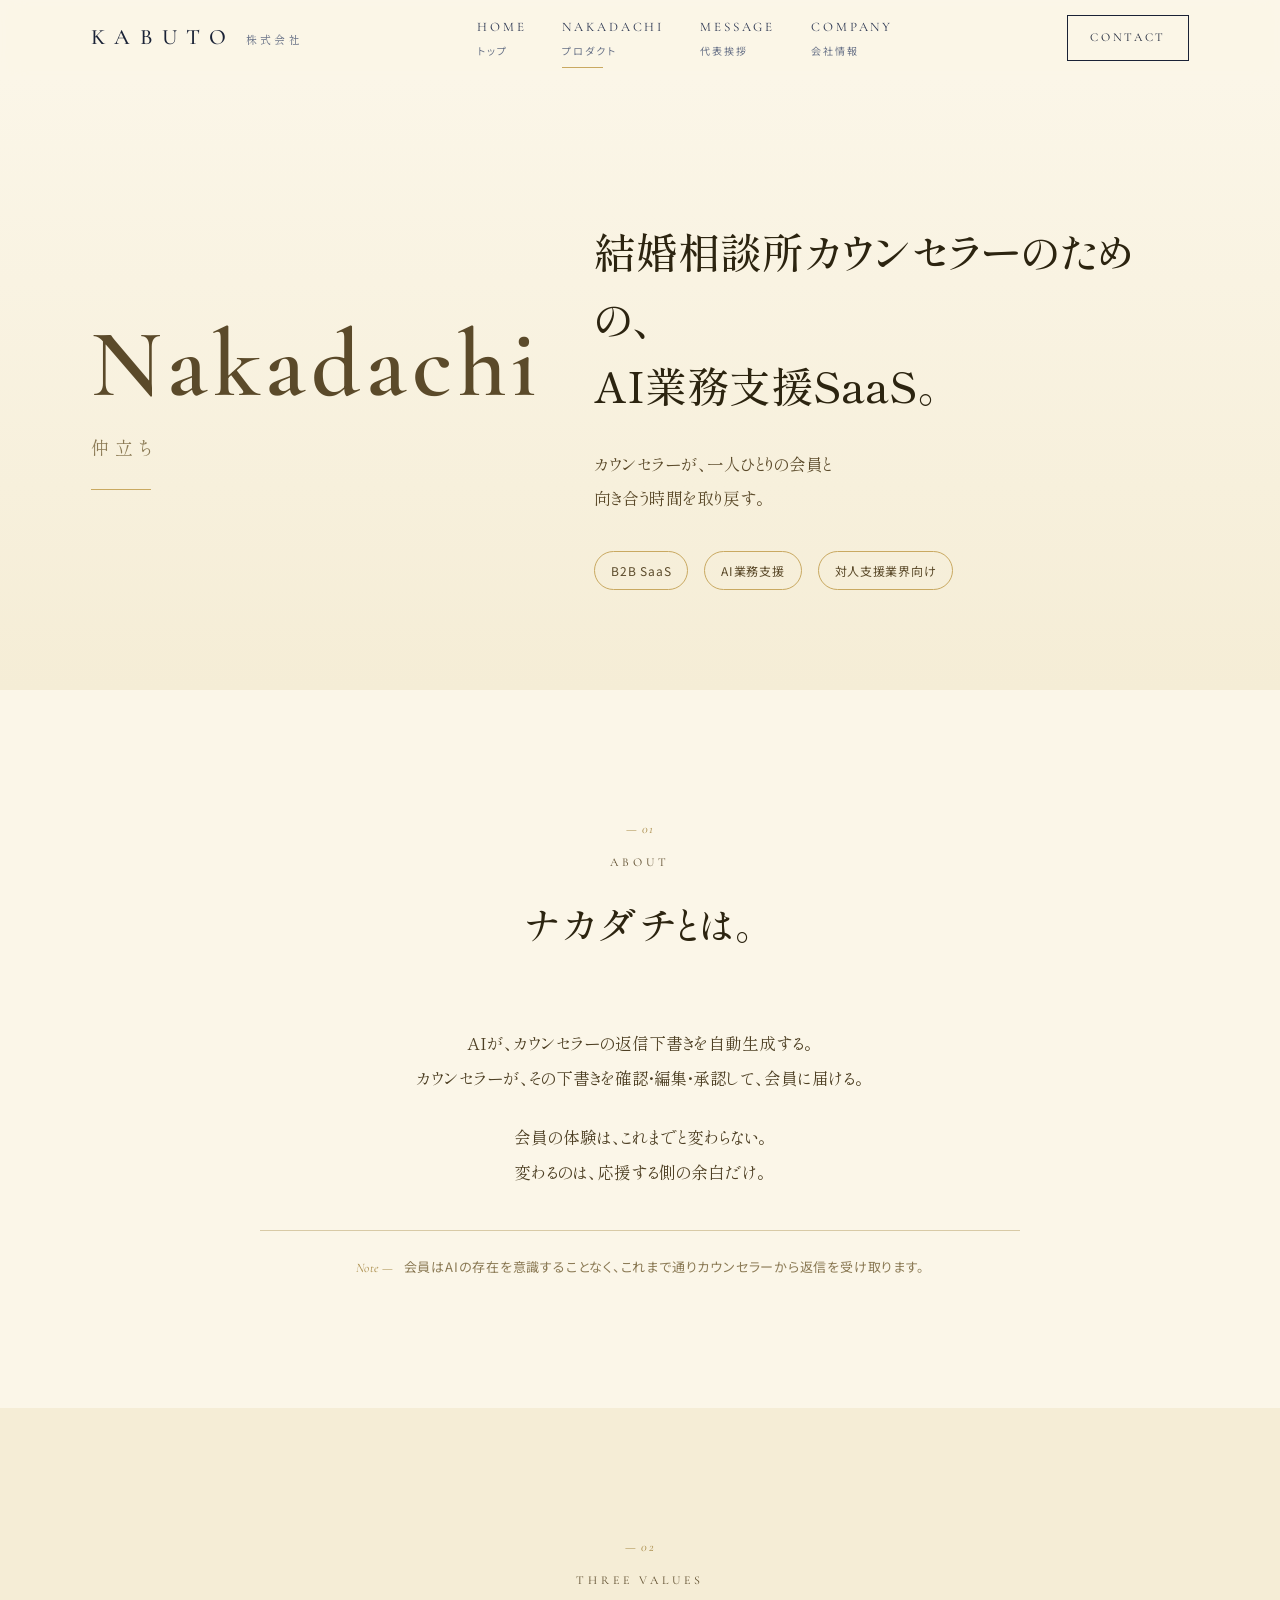
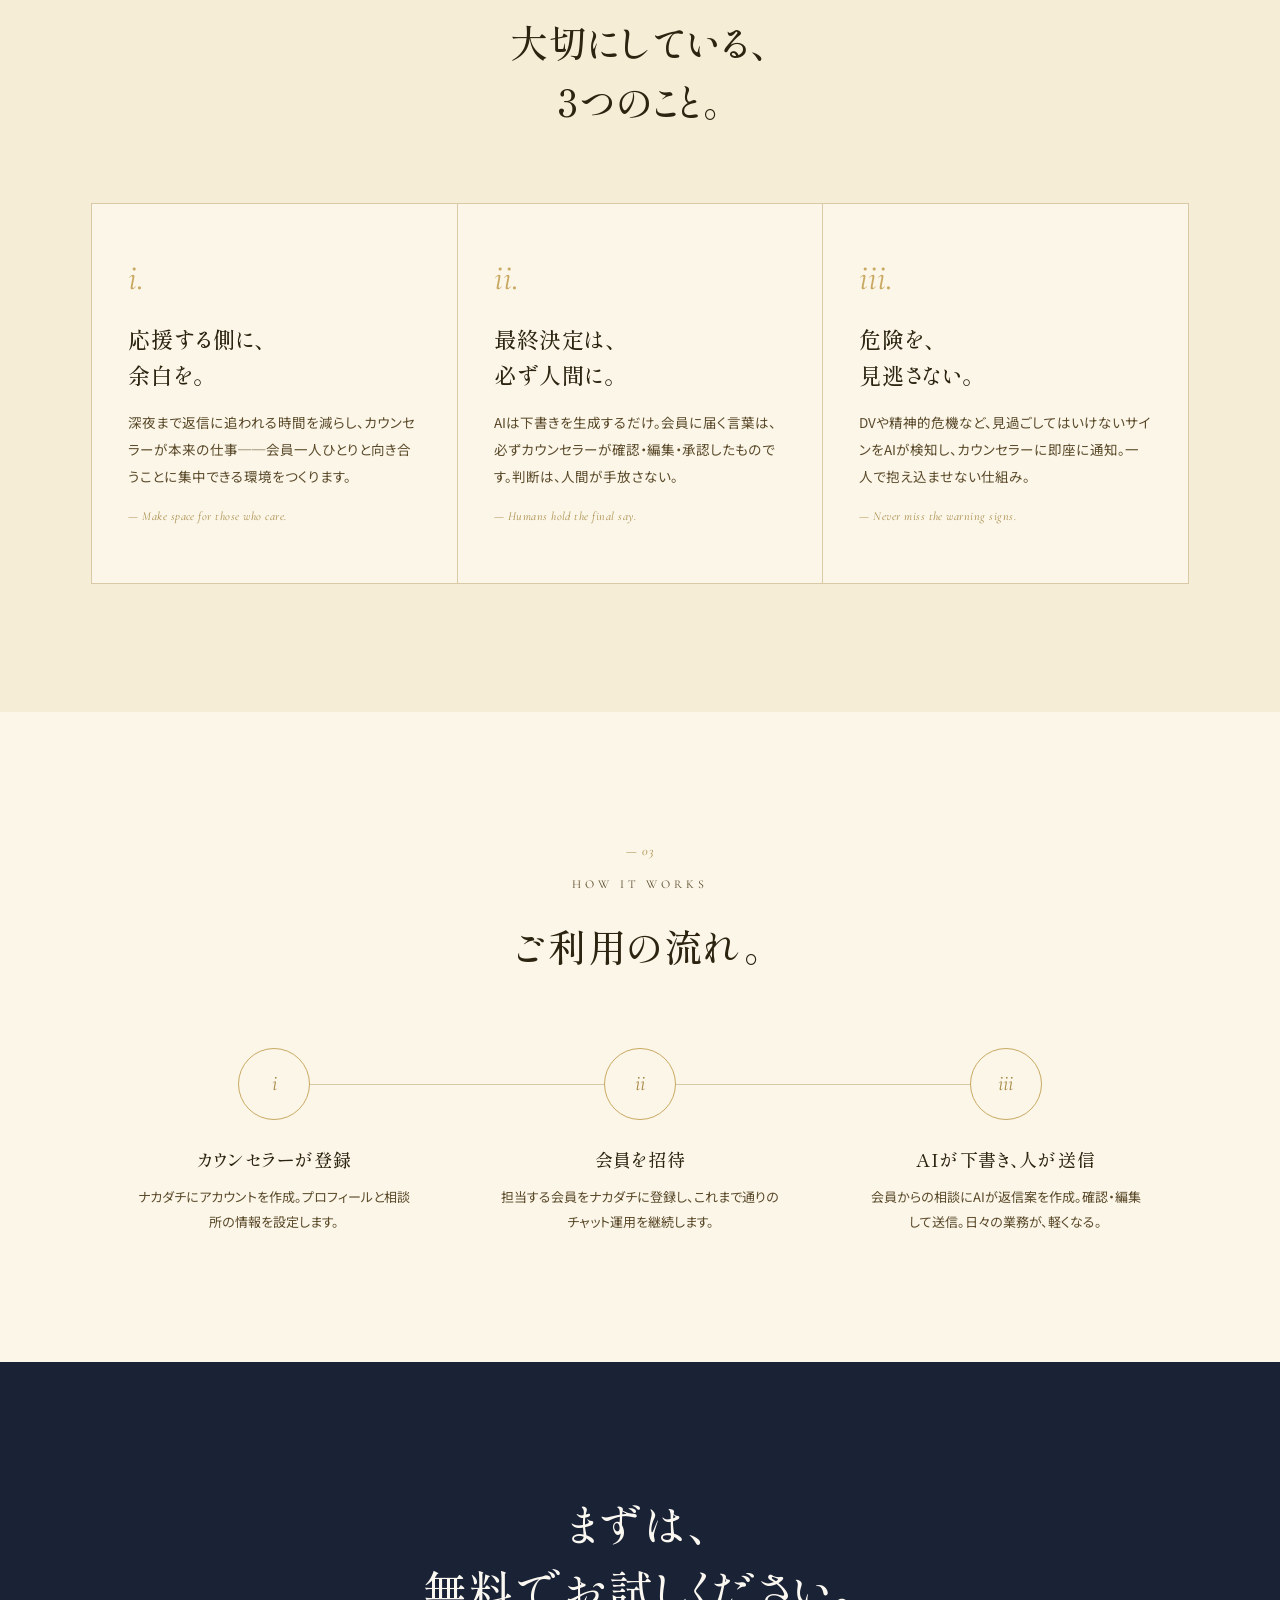
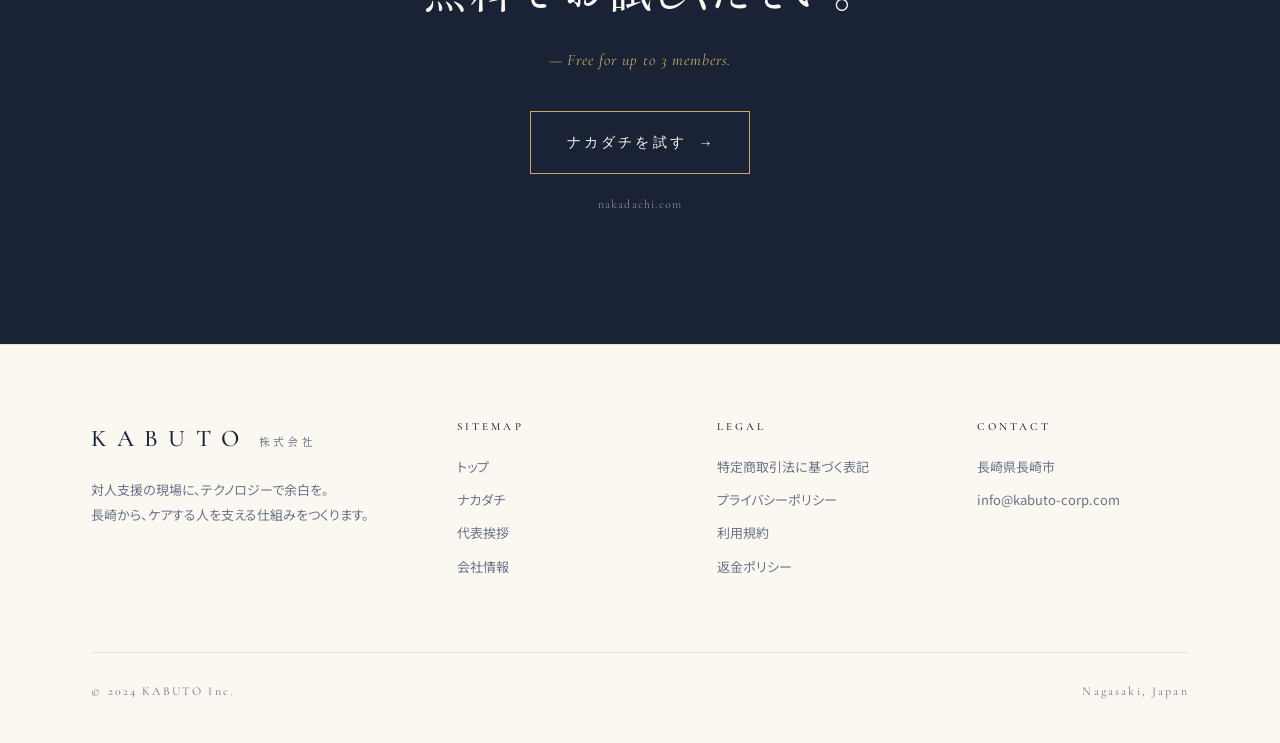
==== nakadachi.html @ 6b8d6696 "feat: rebrand corporate site to ナカダチ（仲立ち） - Replace all YORISOI / エンマモル references to ナカダチ - Rename " ====
<!doctype html>
<html lang="ja">
<head>
<meta charset="utf-8" />
<meta name="viewport" content="width=device-width, initial-scale=1" />
<title>ナカダチ（仲立ち）— 結婚相談所カウンセラーのためのAI業務支援SaaS | KABUTO</title>
<meta name="description" content="ナカダチは、結婚相談所カウンセラーの返信業務をAIが支援するB2B SaaS。カウンセラーが、一人ひとりの会員と向き合う時間を取り戻すために。" />
<link rel="preconnect" href="https://fonts.googleapis.com">
<link rel="preconnect" href="https://fonts.gstatic.com" crossorigin>
<link href="https://fonts.googleapis.com/css2?family=Cormorant+Garamond:ital,wght@0,400;0,500;0,600;1,400;1,500&family=Shippori+Mincho:wght@400;500;600;700&family=Noto+Sans+JP:wght@300;400;500;600&family=Inter:wght@400;500&display=swap" rel="stylesheet">
<link rel="stylesheet" href="styles.css" />
<style>
  /* ============= ナカダチ palette tweak — more cream/beige feel ============= */
  body.yorisoi-page { background: #fbf6e8; }
  .yorisoi-page .site-header { background: rgba(251, 246, 232, 0.86); }

  /* ---- Hero ---- */
  .y-hero {
    padding-top: clamp(80px, 11vw, 140px);
    padding-bottom: clamp(60px, 8vw, 100px);
    background: linear-gradient(180deg, #fbf6e8 0%, #f5edd6 100%);
  }
  .y-hero .container { display: grid; grid-template-columns: 0.85fr 1.15fr; gap: 64px; align-items: center; }
  .y-hero .logo-wrap {
    display: flex; flex-direction: column; gap: 18px;
    min-width: 0;
  }
  .y-hero .logo-en {
    font-family: var(--serif-en); font-weight: 600;
    font-size: clamp(56px, 8vw, 96px);
    letter-spacing: 0.06em;
    color: #5b4a2a;
    line-height: 1;
    white-space: nowrap;
  }
  .y-hero .logo-jp {
    font-family: var(--serif-jp); font-size: 18px;
    letter-spacing: 0.32em; color: #8b7a55;
  }
  .y-hero .stamp { width: 60px; height: 1px; background: #c9a961; margin-top: 8px; }
  .y-hero h1 {
    font-family: var(--serif-jp); font-weight: 500;
    font-size: clamp(26px, 3.4vw, 42px);
    line-height: 1.6; color: #2c2410;
    margin: 0 0 28px;
  }
  .y-hero .lead-jp {
    font-family: var(--serif-jp);
    font-size: clamp(15px, 1.3vw, 18px);
    line-height: 2.05;
    color: #5b4a2a;
  }
  .y-hero .badges {
    margin-top: 36px;
    display: flex; gap: 16px; flex-wrap: wrap;
  }
  .y-hero .badge {
    font-family: var(--sans-jp);
    font-size: 12px;
    padding: 8px 16px;
    border: 1px solid #c9a961;
    color: #5b4a2a;
    border-radius: 100px;
    letter-spacing: 0.06em;
    white-space: nowrap;
  }

  /* ---- Section pattern reuse with cream tone ---- */
  .yorisoi-page .section { padding: clamp(80px, 10vw, 140px) 0; }
  .yorisoi-page .section-band { background: #f5edd6; }
  .yorisoi-page .section-paper { background: #fbf6e8; }

  .y-section-head {
    text-align: center;
    margin-bottom: 72px;
  }
  .y-section-head .num {
    font-family: var(--serif-en); font-style: italic;
    font-size: 13px; color: #a88b48; letter-spacing: 0.08em;
    display: block; margin-bottom: 10px;
  }
  .y-section-head .lab {
    font-family: var(--serif-en); font-size: 12px;
    letter-spacing: 0.32em; color: #5b4a2a; text-transform: uppercase;
    display: block; margin-bottom: 22px;
  }
  .y-section-head h2 {
    font-family: var(--serif-jp); font-weight: 500;
    font-size: clamp(26px, 3.2vw, 38px);
    line-height: 1.55; color: #2c2410;
    letter-spacing: 0.04em;
  }

  /* ---- About ---- */
  .y-about {
    max-width: 760px; margin: 0 auto;
  }
  .y-about p {
    font-family: var(--serif-jp); font-size: clamp(15px, 1.3vw, 18px);
    line-height: 2.1; color: #4d3f23; text-align: center;
    margin: 0 0 24px;
  }
  .y-about .note {
    font-family: var(--sans-jp); font-size: 13px;
    color: #8b7a55;
    text-align: center;
    border-top: 1px solid #d8caa6;
    padding-top: 24px;
    margin-top: 40px;
    letter-spacing: 0.06em;
  }
  .y-about .note em {
    font-family: var(--serif-en); font-style: italic;
    margin-right: 10px; color: #a88b48; letter-spacing: 0.04em;
  }

  /* ---- Three values ---- */
  .y-values {
    display: grid; grid-template-columns: repeat(3, 1fr);
    gap: 1px;
    background: #d8caa6;
    border: 1px solid #d8caa6;
  }
  .y-values .v {
    background: #fbf6e8;
    padding: 56px 36px;
  }
  .y-values .v .num {
    font-family: var(--serif-en); font-style: italic;
    font-size: 36px; color: #c9a961;
    line-height: 1;
    margin-bottom: 24px;
  }
  .y-values .v h3 {
    font-family: var(--serif-jp); font-weight: 500;
    font-size: 22px; line-height: 1.65;
    color: #2c2410; margin: 0 0 16px;
    letter-spacing: 0.04em;
  }
  .y-values .v p {
    font-family: var(--sans-jp); font-size: 13.5px;
    line-height: 2; color: #5b4a2a; margin: 0;
  }
  .y-values .v .en {
    display: block;
    font-family: var(--serif-en); font-style: italic;
    font-size: 12px; color: #a88b48;
    margin-top: 16px; letter-spacing: 0.04em;
  }

  /* ---- Flow / steps ---- */
  .y-flow {
    display: grid; grid-template-columns: 1fr 1fr 1fr;
    gap: 0;
    position: relative;
    align-items: start;
  }
  .y-flow::before {
    content: ""; position: absolute;
    top: 36px; left: 16%; right: 16%;
    height: 1px; background: #d8caa6;
    z-index: 0;
  }
  .y-flow .step {
    position: relative; z-index: 1;
    text-align: center;
    padding: 0 24px;
  }
  .y-flow .step .dot {
    width: 72px; height: 72px;
    border-radius: 50%;
    background: #fbf6e8;
    border: 1px solid #c9a961;
    display: inline-flex;
    align-items: center; justify-content: center;
    font-family: var(--serif-en); font-style: italic;
    font-size: 22px; color: #a88b48;
    margin-bottom: 28px;
  }
  .y-flow .step h3 {
    font-family: var(--serif-jp); font-weight: 500;
    font-size: 18px; color: #2c2410;
    margin: 0 0 12px;
    letter-spacing: 0.04em;
  }
  .y-flow .step p {
    font-family: var(--sans-jp); font-size: 13px;
    line-height: 1.95; color: #5b4a2a;
    margin: 0;
    max-width: 280px;
    margin-left: auto; margin-right: auto;
  }

  /* ---- CTA ---- */
  .y-cta {
    background: #1a2236;
    color: #fbf8f1;
    text-align: center;
  }
  .y-cta h2 {
    font-family: var(--serif-jp); font-weight: 500;
    font-size: clamp(28px, 3.6vw, 44px);
    line-height: 1.5; color: #fbf8f1;
    margin: 0 0 24px;
    letter-spacing: 0.04em;
  }
  .y-cta .free {
    font-family: var(--serif-en); font-style: italic;
    font-size: 16px; color: #c9a961;
    margin-bottom: 36px; letter-spacing: 0.06em;
  }
  .y-cta .btn {
    border-color: #c9a961;
    color: #fbf8f1;
    background: transparent;
    padding: 18px 36px;
    font-size: 14px;
  }
  .y-cta .btn:hover {
    background: #c9a961; border-color: #c9a961; color: #1a2236;
  }
  .y-cta .url {
    margin-top: 20px;
    font-family: var(--serif-en); font-size: 12px;
    color: rgba(251,248,241,0.5);
    letter-spacing: 0.1em;
  }

  /* ---- responsive ---- */
  @media (max-width: 900px) {
    .y-hero .container { grid-template-columns: 1fr; gap: 40px; }
    .y-values { grid-template-columns: 1fr; }
    .y-flow { grid-template-columns: 1fr; gap: 56px; }
    .y-flow::before { display: none; }
  }
</style>
</head>
<body class="yorisoi-page">

<main>

  <!-- =================== HERO =================== -->
  <section class="y-hero">
    <div class="container">
      <div class="logo-wrap">
        <div class="logo-en">Nakadachi</div>
        <div class="logo-jp">仲立ち</div>
        <div class="stamp"></div>
      </div>
      <div>
        <h1>結婚相談所カウンセラーのための、<br/>AI業務支援SaaS。</h1>
        <p class="lead-jp">カウンセラーが、一人ひとりの会員と<br/>向き合う時間を取り戻す。</p>
        <div class="badges">
          <span class="badge">B2B SaaS</span>
          <span class="badge">AI業務支援</span>
          <span class="badge">対人支援業界向け</span>
        </div>
      </div>
    </div>
  </section>

  <!-- =================== ABOUT =================== -->
  <section class="section section-paper">
    <div class="container">
      <div class="y-section-head">
        <span class="num">— 01</span>
        <span class="lab">About</span>
        <h2>ナカダチとは。</h2>
      </div>
      <div class="y-about">
        <p>AIが、カウンセラーの返信下書きを自動生成する。<br/>カウンセラーが、その下書きを確認・編集・承認して、会員に届ける。</p>
        <p>会員の体験は、これまでと変わらない。<br/>変わるのは、応援する側の余白だけ。</p>
        <div class="note">
          <em>Note —</em>会員はAIの存在を意識することなく、これまで通りカウンセラーから返信を受け取ります。
        </div>
      </div>
    </div>
  </section>

  <!-- =================== 3 VALUES =================== -->
  <section class="section section-band">
    <div class="container">
      <div class="y-section-head">
        <span class="num">— 02</span>
        <span class="lab">Three Values</span>
        <h2>大切にしている、<br/>3つのこと。</h2>
      </div>
      <div class="y-values">
        <div class="v">
          <div class="num">i.</div>
          <h3>応援する側に、<br/>余白を。</h3>
          <p>深夜まで返信に追われる時間を減らし、カウンセラーが本来の仕事──会員一人ひとりと向き合うことに集中できる環境をつくります。</p>
          <span class="en">— Make space for those who care.</span>
        </div>
        <div class="v">
          <div class="num">ii.</div>
          <h3>最終決定は、<br/>必ず人間に。</h3>
          <p>AIは下書きを生成するだけ。会員に届く言葉は、必ずカウンセラーが確認・編集・承認したものです。判断は、人間が手放さない。</p>
          <span class="en">— Humans hold the final say.</span>
        </div>
        <div class="v">
          <div class="num">iii.</div>
          <h3>危険を、<br/>見逃さない。</h3>
          <p>DVや精神的危機など、見過ごしてはいけないサインをAIが検知し、カウンセラーに即座に通知。一人で抱え込ませない仕組み。</p>
          <span class="en">— Never miss the warning signs.</span>
        </div>
      </div>
    </div>
  </section>

  <!-- =================== FLOW =================== -->
  <section class="section section-paper">
    <div class="container">
      <div class="y-section-head">
        <span class="num">— 03</span>
        <span class="lab">How it works</span>
        <h2>ご利用の流れ。</h2>
      </div>
      <div class="y-flow">
        <div class="step">
          <div class="dot">i</div>
          <h3>カウンセラーが登録</h3>
          <p>ナカダチにアカウントを作成。プロフィールと相談所の情報を設定します。</p>
        </div>
        <div class="step">
          <div class="dot">ii</div>
          <h3>会員を招待</h3>
          <p>担当する会員をナカダチに登録し、これまで通りのチャット運用を継続します。</p>
        </div>
        <div class="step">
          <div class="dot">iii</div>
          <h3>AIが下書き、人が送信</h3>
          <p>会員からの相談にAIが返信案を作成。確認・編集して送信。日々の業務が、軽くなる。</p>
        </div>
      </div>
    </div>
  </section>

  <!-- =================== CTA =================== -->
  <section class="section y-cta">
    <div class="container">
      <h2>まずは、<br/>無料でお試しください。</h2>
      <p class="free">— Free for up to 3 members.</p>
      <a href="https://nakadachi.com" class="btn" target="_blank" rel="noopener">ナカダチを試す <span class="arr">→</span></a>
      <div class="url">nakadachi.com</div>
    </div>
  </section>

</main>

<script src="partials.js"></script>
<script>KABUTO.mountChrome('nakadachi');</script>
</body>
</html>
---- styles.css ----
/* =========================================================
   KABUTO Corporate — shared tokens & base
   Tone: quiet, restrained, Toranomon-Hills-style Japanese
   corporate. Navy + warm beige on off-white.
   ========================================================= */

:root {
  /* Color */
  --bg:           #fbf8f1;   /* off-white, warm */
  --bg-alt:       #f5f0e4;  /* slightly warmer band */
  --paper:        #ffffff;
  --ink:          #1a2236;  /* navy ink, used as primary text */
  --ink-2:        #2c3651;  /* secondary navy */
  --ink-mute:     #6a7388;  /* muted */
  --rule:         #d9d2c1;  /* warm hairline */
  --rule-soft:    #ebe5d4;
  --accent:       #c9a961;  /* warm gold */
  --accent-deep:  #a88b48;
  --accent-soft:  #e8dcb8;

  /* Type */
  --serif-jp: "Shippori Mincho", "Hiragino Mincho ProN", "YuMincho", "Yu Mincho", "Noto Serif JP", serif;
  --sans-jp:  "Noto Sans JP", "Hiragino Kaku Gothic ProN", "Yu Gothic", "Meiryo", sans-serif;
  --serif-en: "Cormorant Garamond", "EB Garamond", Georgia, serif;
  --sans-en:  "Inter", -apple-system, BlinkMacSystemFont, "Helvetica Neue", Arial, sans-serif;

  /* Spacing scale */
  --s-1: 4px;
  --s-2: 8px;
  --s-3: 12px;
  --s-4: 16px;
  --s-5: 24px;
  --s-6: 32px;
  --s-7: 48px;
  --s-8: 64px;
  --s-9: 96px;
  --s-10: 128px;
  --s-11: 160px;

  /* Layout */
  --max: 1200px;
  --gutter: clamp(20px, 4vw, 56px);
}

* { box-sizing: border-box; }

html, body {
  margin: 0;
  padding: 0;
  background: var(--bg);
  color: var(--ink);
  font-family: var(--sans-jp);
  font-size: 16px;
  line-height: 1.8;
  -webkit-font-smoothing: antialiased;
  text-rendering: optimizeLegibility;
  font-feature-settings: "palt" 1;
}

a { color: inherit; text-decoration: none; }
img { max-width: 100%; display: block; }
button { font: inherit; background: none; border: 0; color: inherit; cursor: pointer; }

::selection { background: var(--accent-soft); color: var(--ink); }

/* ---------- Layout primitives ---------- */
.container {
  max-width: var(--max);
  margin: 0 auto;
  padding-left: var(--gutter);
  padding-right: var(--gutter);
}

.section {
  padding: clamp(80px, 11vw, 160px) 0;
  position: relative;
}

.section-band {
  background: var(--bg-alt);
}

.section-paper {
  background: var(--paper);
}

/* ---------- Type ---------- */
.eyebrow {
  font-family: var(--serif-en);
  font-style: italic;
  font-weight: 400;
  letter-spacing: 0.18em;
  font-size: 13px;
  color: var(--accent-deep);
  text-transform: uppercase;
  display: inline-flex;
  align-items: center;
  gap: 12px;
}
.eyebrow::before {
  content: "";
  width: 28px;
  height: 1px;
  background: var(--accent);
  display: inline-block;
}

.section-label {
  font-family: var(--serif-en);
  font-weight: 500;
  letter-spacing: 0.32em;
  font-size: 12px;
  color: var(--ink-mute);
  text-transform: uppercase;
}

.section-num {
  font-family: var(--serif-en);
  font-style: italic;
  font-size: 13px;
  letter-spacing: 0.1em;
  color: var(--accent-deep);
}

h1, h2, h3, h4 { margin: 0; font-weight: 500; line-height: 1.3; }

.h-display {
  font-family: var(--serif-jp);
  font-weight: 500;
  font-size: clamp(34px, 5.4vw, 68px);
  line-height: 1.45;
  letter-spacing: 0.02em;
  color: var(--ink);
}

.h-section {
  font-family: var(--serif-jp);
  font-weight: 500;
  font-size: clamp(26px, 3.4vw, 40px);
  line-height: 1.5;
  letter-spacing: 0.04em;
}

.h-en {
  font-family: var(--serif-en);
  font-weight: 500;
  font-style: italic;
  font-size: clamp(22px, 2.4vw, 30px);
  line-height: 1.3;
  letter-spacing: 0.01em;
  color: var(--ink-2);
}

.body-jp {
  font-family: var(--sans-jp);
  font-size: 15px;
  line-height: 2;
  color: var(--ink-2);
}

.body-en {
  font-family: var(--serif-en);
  font-style: italic;
  font-size: 16px;
  line-height: 1.7;
  color: var(--ink-mute);
}

.lead {
  font-family: var(--serif-jp);
  font-size: clamp(17px, 1.5vw, 20px);
  line-height: 2;
  color: var(--ink-2);
}

/* ---------- Header / Nav ---------- */
.site-header {
  position: sticky;
  top: 0;
  z-index: 50;
  background: rgba(251, 248, 241, 0.86);
  backdrop-filter: saturate(140%) blur(12px);
  -webkit-backdrop-filter: saturate(140%) blur(12px);
  border-bottom: 1px solid transparent;
  transition: border-color .3s ease, background .3s ease;
}
.site-header.is-scrolled {
  border-bottom-color: var(--rule-soft);
}
.nav {
  display: flex;
  align-items: center;
  justify-content: space-between;
  height: 76px;
}
.brand {
  display: flex;
  align-items: baseline;
  gap: 10px;
}
.brand-mark {
  font-family: var(--serif-en);
  font-weight: 500;
  font-size: 22px;
  letter-spacing: 0.42em;
  color: var(--ink);
}
.brand-jp {
  font-family: var(--serif-jp);
  font-size: 11px;
  letter-spacing: 0.3em;
  color: var(--ink-mute);
}
.nav-links {
  display: flex;
  align-items: center;
  gap: 36px;
}
.nav-links a {
  font-family: var(--serif-en);
  font-size: 13px;
  letter-spacing: 0.22em;
  color: var(--ink-2);
  text-transform: uppercase;
  position: relative;
  padding: 6px 0;
  transition: color .25s;
}
.nav-links a small {
  display: block;
  font-family: var(--sans-jp);
  font-size: 10px;
  letter-spacing: 0.2em;
  color: var(--ink-mute);
  margin-top: 2px;
  text-transform: none;
}
.nav-links a:hover { color: var(--accent-deep); }
.nav-links a.is-active::after {
  content: "";
  position: absolute;
  bottom: -2px; left: 0; right: 60%;
  height: 1px;
  background: var(--accent);
}
.nav-cta {
  font-family: var(--serif-en);
  font-size: 12px;
  letter-spacing: 0.22em;
  border: 1px solid var(--ink);
  padding: 11px 22px;
  color: var(--ink);
  text-transform: uppercase;
  transition: all .25s;
}
.nav-cta:hover {
  background: var(--ink);
  color: var(--bg);
}

/* ---------- Footer ---------- */
.site-footer {
  border-top: 1px solid var(--rule-soft);
  background: var(--bg);
  padding: 72px 0 40px;
  font-family: var(--sans-jp);
  font-size: 13px;
  color: var(--ink-mute);
}
.footer-grid {
  display: grid;
  grid-template-columns: 1.5fr 1fr 1fr 1fr;
  gap: 48px;
  align-items: start;
}
.footer-brand .brand-mark { font-size: 24px; }
.footer-brand p { margin: 18px 0 0; line-height: 1.9; max-width: 340px; }
.footer-col h5 {
  font-family: var(--serif-en);
  font-weight: 500;
  font-size: 11px;
  letter-spacing: 0.28em;
  color: var(--ink);
  text-transform: uppercase;
  margin: 0 0 18px;
}
.footer-col ul { list-style: none; padding: 0; margin: 0; }
.footer-col li { margin-bottom: 10px; }
.footer-col a:hover { color: var(--accent-deep); }
.footer-bottom {
  margin-top: 64px;
  padding-top: 28px;
  border-top: 1px solid var(--rule-soft);
  display: flex;
  justify-content: space-between;
  align-items: center;
  font-family: var(--serif-en);
  font-size: 12px;
  letter-spacing: 0.18em;
  color: var(--ink-mute);
}

/* ---------- Buttons ---------- */
.btn {
  display: inline-flex;
  align-items: center;
  gap: 14px;
  padding: 16px 28px;
  font-family: var(--serif-en);
  font-size: 13px;
  letter-spacing: 0.22em;
  text-transform: uppercase;
  border: 1px solid var(--ink);
  color: var(--ink);
  background: transparent;
  transition: all .3s ease;
  white-space: nowrap;
}
.btn .arr { transition: transform .3s ease; display: inline-block; }
.btn:hover { background: var(--ink); color: var(--bg); }
.btn:hover .arr { transform: translateX(4px); }

.btn-primary {
  background: var(--ink);
  color: var(--bg);
}
.btn-primary:hover { background: var(--accent-deep); border-color: var(--accent-deep); }

.btn-ghost {
  border-color: transparent;
  padding-left: 0;
}
.btn-ghost:hover {
  background: transparent;
  color: var(--accent-deep);
}

/* ---------- Section header pattern ---------- */
.section-head {
  display: grid;
  grid-template-columns: 200px 1fr;
  gap: 56px;
  margin-bottom: 72px;
  align-items: baseline;
}
.section-head .meta {
  display: flex;
  flex-direction: column;
  gap: 8px;
}
.section-head .meta .num {
  font-family: var(--serif-en);
  font-style: italic;
  font-size: 14px;
  color: var(--accent-deep);
  letter-spacing: 0.05em;
}
.section-head .meta .lab {
  font-family: var(--serif-en);
  font-size: 12px;
  letter-spacing: 0.32em;
  text-transform: uppercase;
  color: var(--ink);
}
.section-head .meta .lab-jp {
  font-family: var(--serif-jp);
  font-size: 11px;
  letter-spacing: 0.3em;
  color: var(--ink-mute);
}
.section-head .heading h2 {
  margin-bottom: 18px;
}

/* ---------- Hairlines / vertical rule motif ---------- */
.vrule {
  width: 1px;
  background: var(--rule);
  height: 56px;
  margin: 0 auto;
}

/* ---------- Responsive ---------- */
@media (max-width: 880px) {
  .nav-links { display: none; }
  .section-head {
    grid-template-columns: 1fr;
    gap: 24px;
    margin-bottom: 48px;
  }
  .footer-grid {
    grid-template-columns: 1fr 1fr;
    gap: 40px;
  }
}
@media (max-width: 560px) {
  .footer-grid { grid-template-columns: 1fr; }
  .footer-bottom { flex-direction: column; gap: 14px; align-items: flex-start; }
}
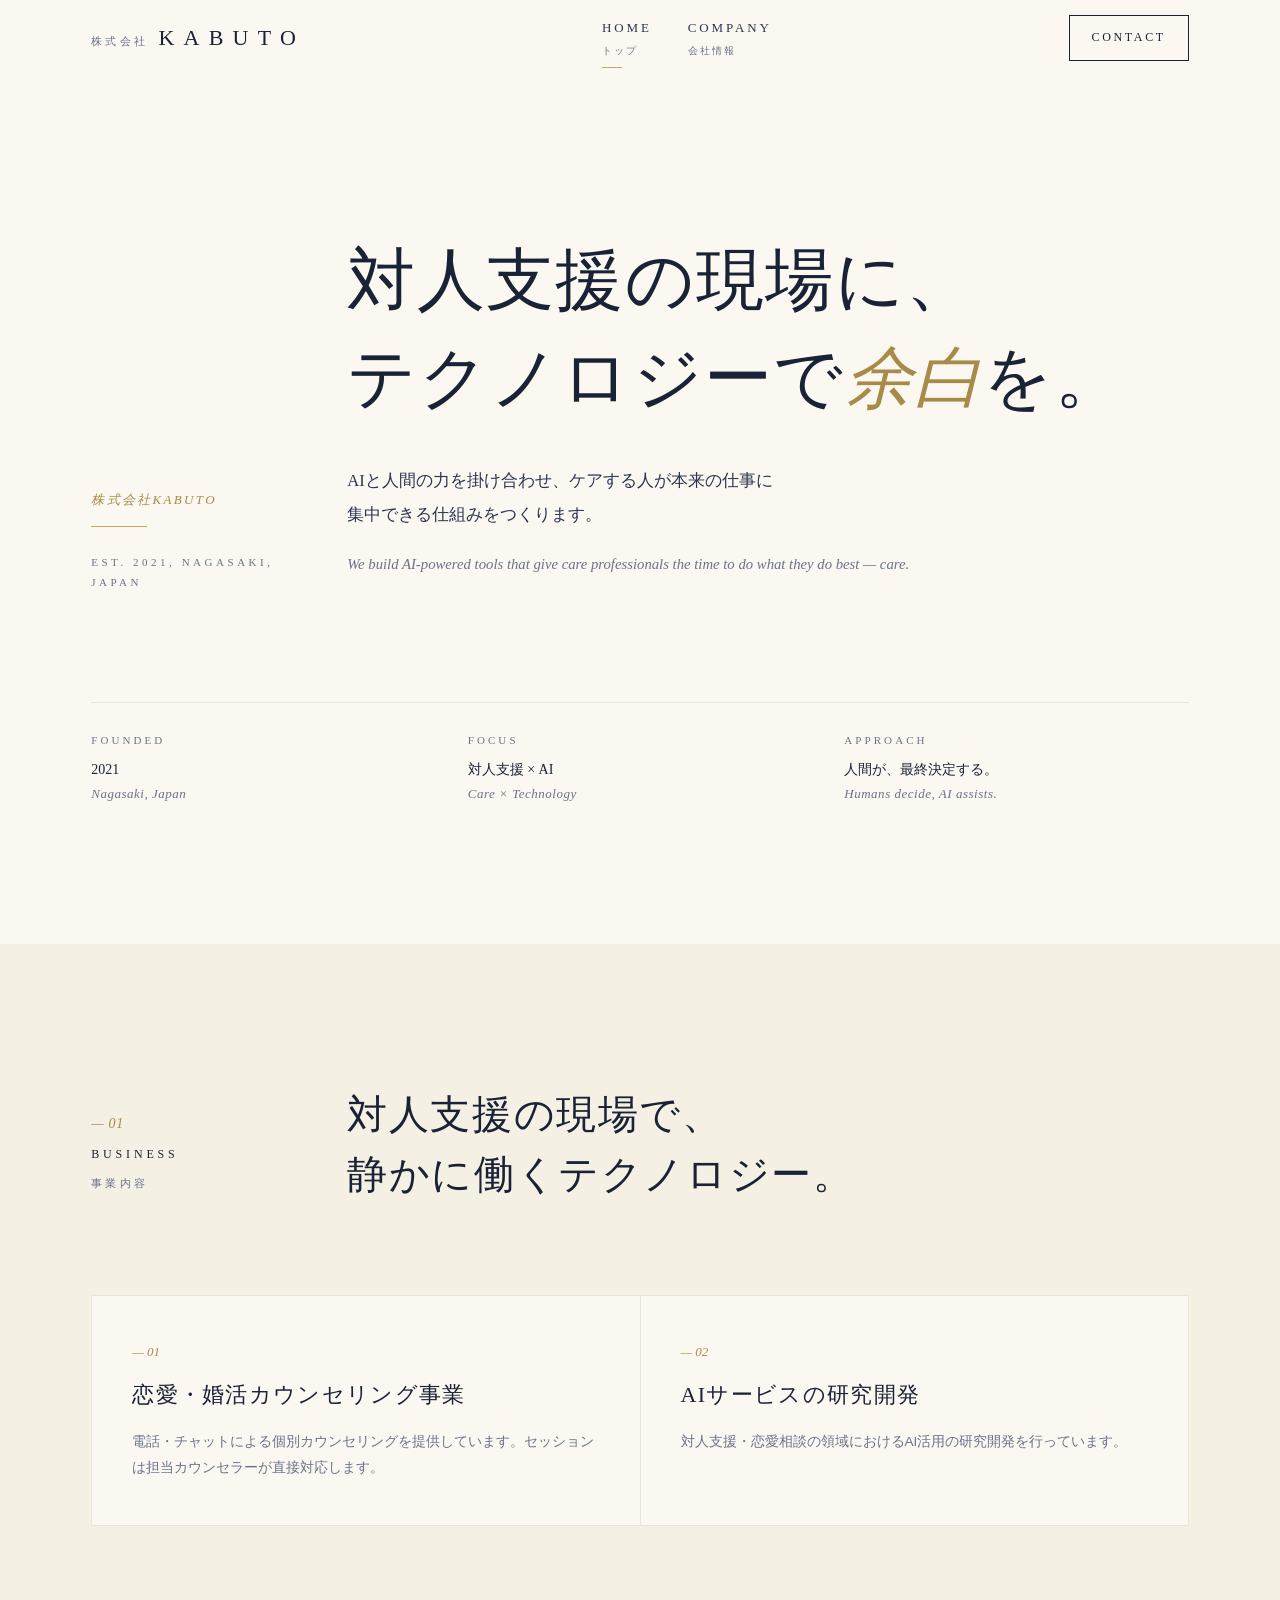
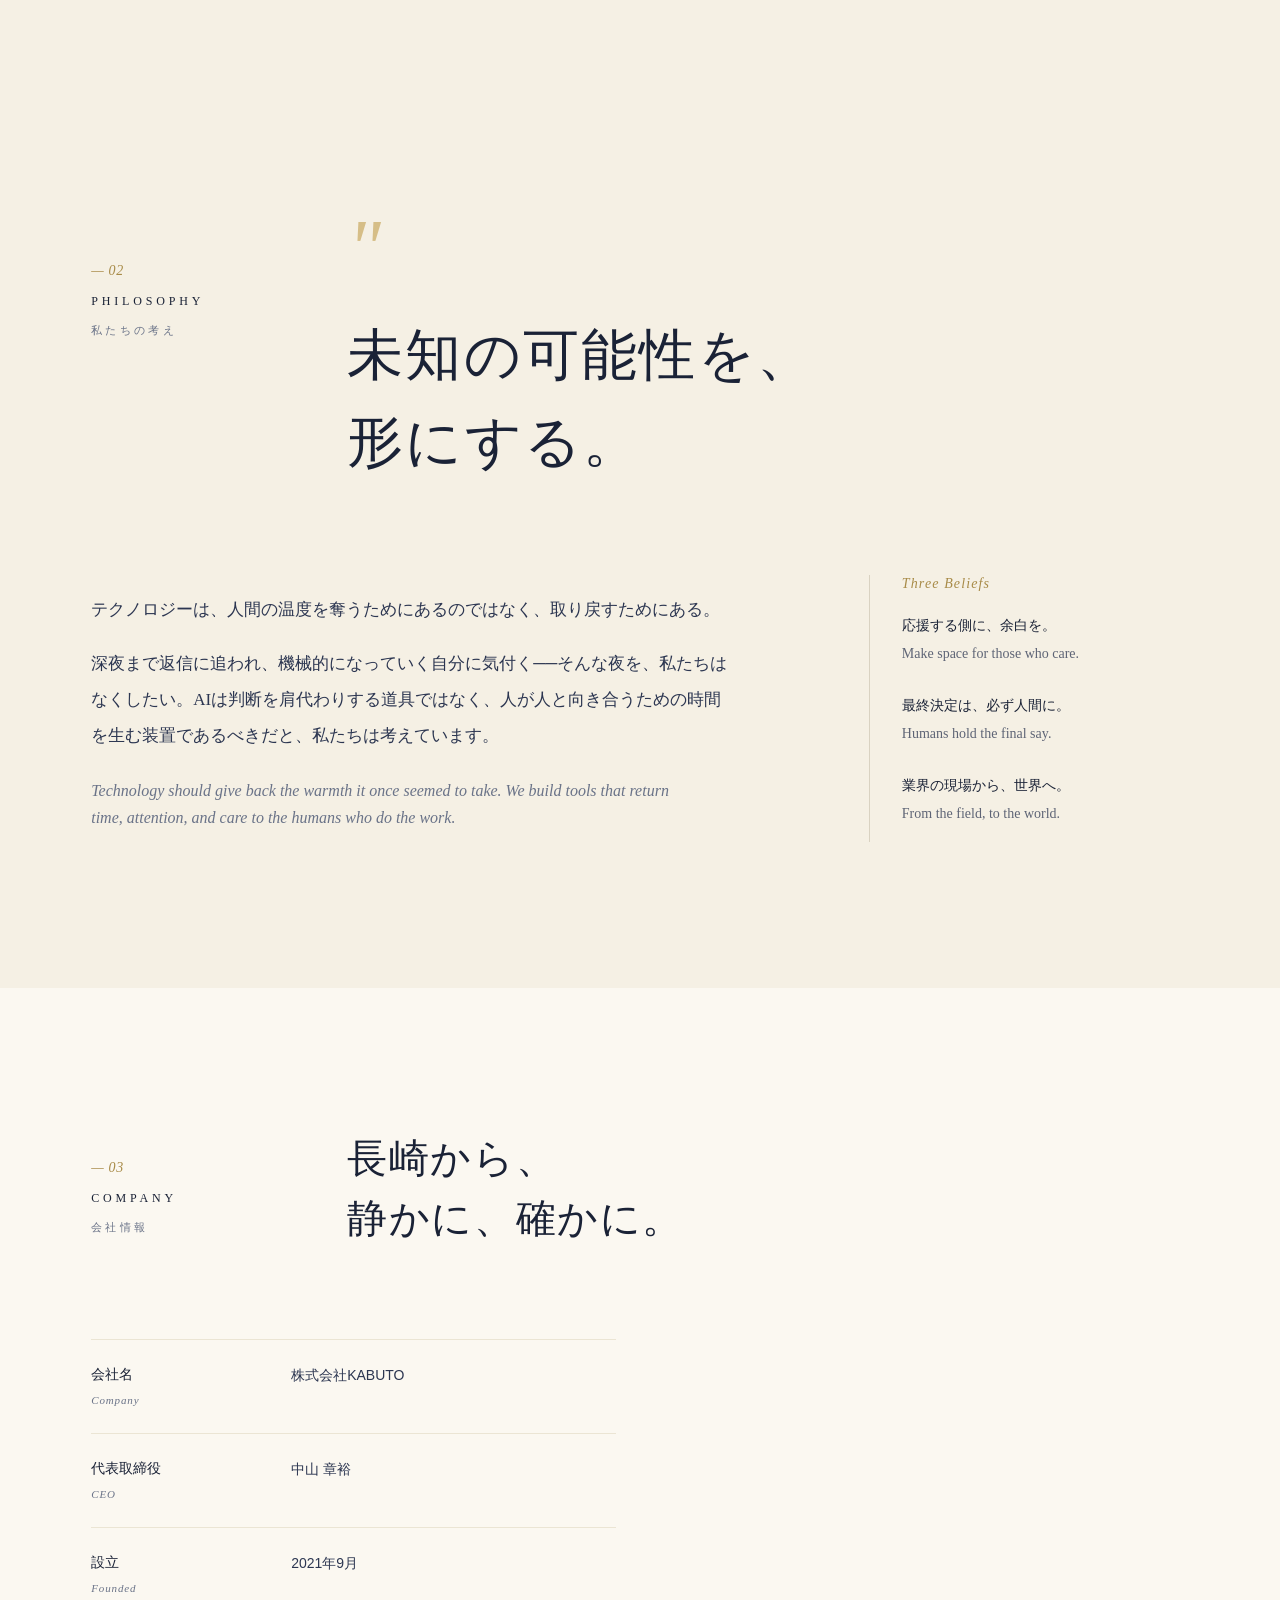
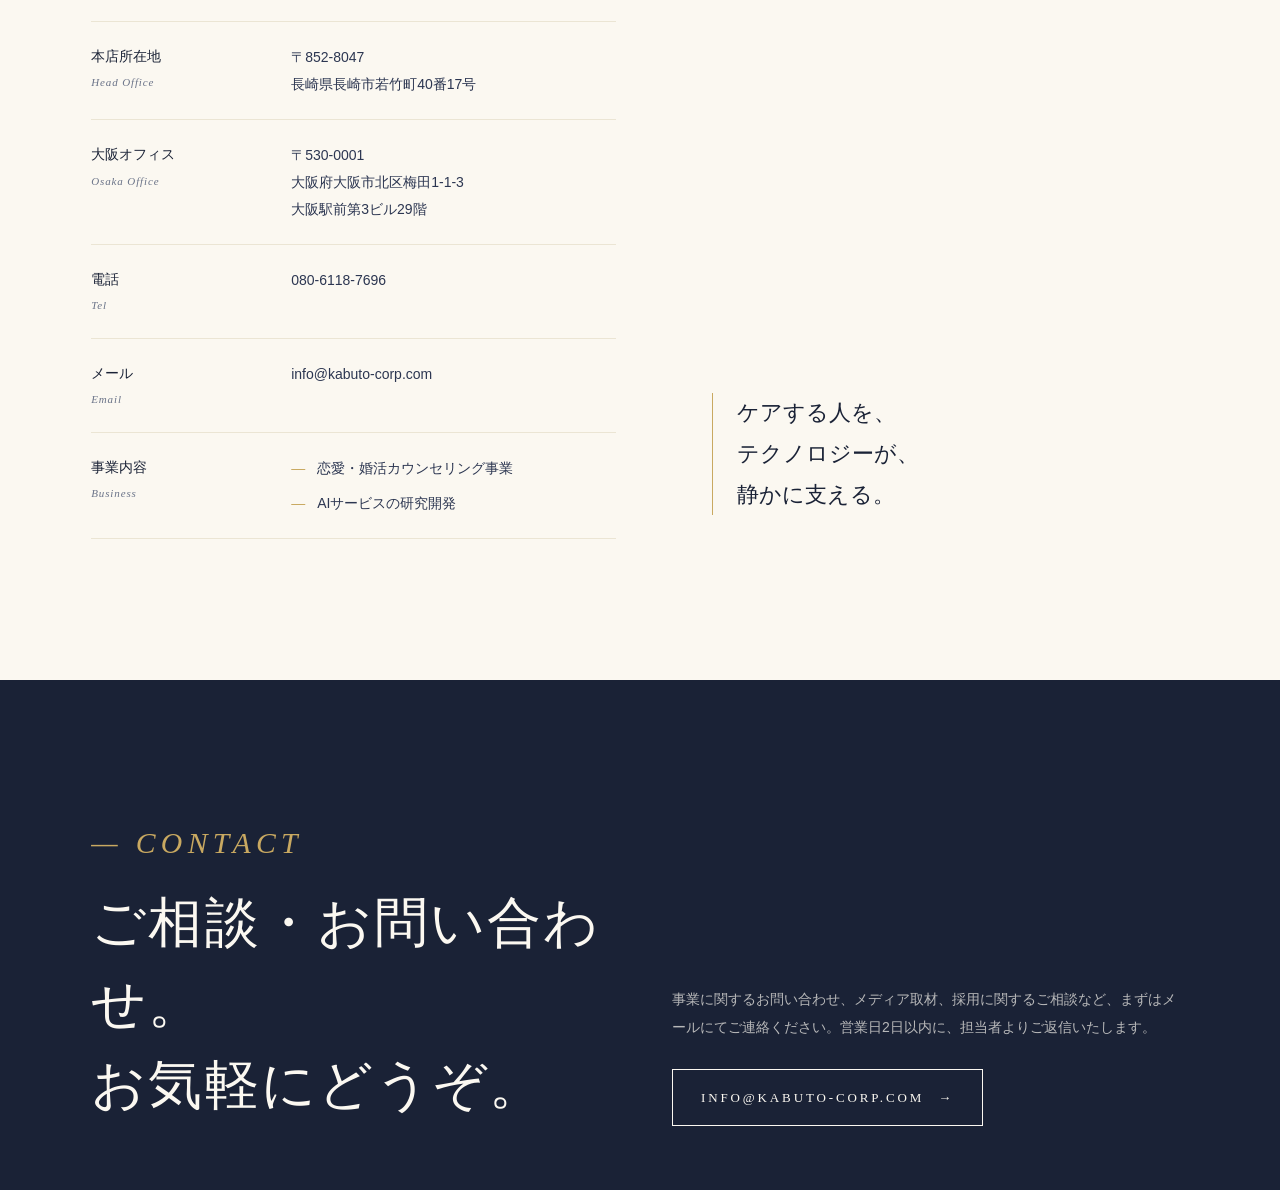
==== commit 3f9e37e2: "feat: 事業内容を恋愛・婚活カウンセリングに刷新し、社名を株式会社KABUTOに統一 - index.html: ナカダチ・越境EC・代表挨拶の記述を削除し、事業内容と会社概要を差し替え - na" ====
--- a/nakadachi.html
+++ b/nakadachi.html
@@ -1,354 +1,14 @@
 <!doctype html>
 <html lang="ja">
 <head>
-<meta charset="utf-8" />
-<meta name="viewport" content="width=device-width, initial-scale=1" />
-<title>ナカダチ（仲立ち）— 結婚相談所カウンセラーのためのAI業務支援SaaS | KABUTO</title>
-<meta name="description" content="ナカダチは、結婚相談所カウンセラーの返信業務をAIが支援するB2B SaaS。カウンセラーが、一人ひとりの会員と向き合う時間を取り戻すために。" />
-<link rel="preconnect" href="https://fonts.googleapis.com">
-<link rel="preconnect" href="https://fonts.gstatic.com" crossorigin>
-<link href="https://fonts.googleapis.com/css2?family=Cormorant+Garamond:ital,wght@0,400;0,500;0,600;1,400;1,500&family=Shippori+Mincho:wght@400;500;600;700&family=Noto+Sans+JP:wght@300;400;500;600&family=Inter:wght@400;500&display=swap" rel="stylesheet">
-<link rel="stylesheet" href="styles.css" />
-<style>
-  /* ============= ナカダチ palette tweak — more cream/beige feel ============= */
-  body.yorisoi-page { background: #fbf6e8; }
-  .yorisoi-page .site-header { background: rgba(251, 246, 232, 0.86); }
-
-  /* ---- Hero ---- */
-  .y-hero {
-    padding-top: clamp(80px, 11vw, 140px);
-    padding-bottom: clamp(60px, 8vw, 100px);
-    background: linear-gradient(180deg, #fbf6e8 0%, #f5edd6 100%);
-  }
-  .y-hero .container { display: grid; grid-template-columns: 0.85fr 1.15fr; gap: 64px; align-items: center; }
-  .y-hero .logo-wrap {
-    display: flex; flex-direction: column; gap: 18px;
-    min-width: 0;
-  }
-  .y-hero .logo-en {
-    font-family: var(--serif-en); font-weight: 600;
-    font-size: clamp(56px, 8vw, 96px);
-    letter-spacing: 0.06em;
-    color: #5b4a2a;
-    line-height: 1;
-    white-space: nowrap;
-  }
-  .y-hero .logo-jp {
-    font-family: var(--serif-jp); font-size: 18px;
-    letter-spacing: 0.32em; color: #8b7a55;
-  }
-  .y-hero .stamp { width: 60px; height: 1px; background: #c9a961; margin-top: 8px; }
-  .y-hero h1 {
-    font-family: var(--serif-jp); font-weight: 500;
-    font-size: clamp(26px, 3.4vw, 42px);
-    line-height: 1.6; color: #2c2410;
-    margin: 0 0 28px;
-  }
-  .y-hero .lead-jp {
-    font-family: var(--serif-jp);
-    font-size: clamp(15px, 1.3vw, 18px);
-    line-height: 2.05;
-    color: #5b4a2a;
-  }
-  .y-hero .badges {
-    margin-top: 36px;
-    display: flex; gap: 16px; flex-wrap: wrap;
-  }
-  .y-hero .badge {
-    font-family: var(--sans-jp);
-    font-size: 12px;
-    padding: 8px 16px;
-    border: 1px solid #c9a961;
-    color: #5b4a2a;
-    border-radius: 100px;
-    letter-spacing: 0.06em;
-    white-space: nowrap;
-  }
-
-  /* ---- Section pattern reuse with cream tone ---- */
-  .yorisoi-page .section { padding: clamp(80px, 10vw, 140px) 0; }
-  .yorisoi-page .section-band { background: #f5edd6; }
-  .yorisoi-page .section-paper { background: #fbf6e8; }
-
-  .y-section-head {
-    text-align: center;
-    margin-bottom: 72px;
-  }
-  .y-section-head .num {
-    font-family: var(--serif-en); font-style: italic;
-    font-size: 13px; color: #a88b48; letter-spacing: 0.08em;
-    display: block; margin-bottom: 10px;
-  }
-  .y-section-head .lab {
-    font-family: var(--serif-en); font-size: 12px;
-    letter-spacing: 0.32em; color: #5b4a2a; text-transform: uppercase;
-    display: block; margin-bottom: 22px;
-  }
-  .y-section-head h2 {
-    font-family: var(--serif-jp); font-weight: 500;
-    font-size: clamp(26px, 3.2vw, 38px);
-    line-height: 1.55; color: #2c2410;
-    letter-spacing: 0.04em;
-  }
-
-  /* ---- About ---- */
-  .y-about {
-    max-width: 760px; margin: 0 auto;
-  }
-  .y-about p {
-    font-family: var(--serif-jp); font-size: clamp(15px, 1.3vw, 18px);
-    line-height: 2.1; color: #4d3f23; text-align: center;
-    margin: 0 0 24px;
-  }
-  .y-about .note {
-    font-family: var(--sans-jp); font-size: 13px;
-    color: #8b7a55;
-    text-align: center;
-    border-top: 1px solid #d8caa6;
-    padding-top: 24px;
-    margin-top: 40px;
-    letter-spacing: 0.06em;
-  }
-  .y-about .note em {
-    font-family: var(--serif-en); font-style: italic;
-    margin-right: 10px; color: #a88b48; letter-spacing: 0.04em;
-  }
-
-  /* ---- Three values ---- */
-  .y-values {
-    display: grid; grid-template-columns: repeat(3, 1fr);
-    gap: 1px;
-    background: #d8caa6;
-    border: 1px solid #d8caa6;
-  }
-  .y-values .v {
-    background: #fbf6e8;
-    padding: 56px 36px;
-  }
-  .y-values .v .num {
-    font-family: var(--serif-en); font-style: italic;
-    font-size: 36px; color: #c9a961;
-    line-height: 1;
-    margin-bottom: 24px;
-  }
-  .y-values .v h3 {
-    font-family: var(--serif-jp); font-weight: 500;
-    font-size: 22px; line-height: 1.65;
-    color: #2c2410; margin: 0 0 16px;
-    letter-spacing: 0.04em;
-  }
-  .y-values .v p {
-    font-family: var(--sans-jp); font-size: 13.5px;
-    line-height: 2; color: #5b4a2a; margin: 0;
-  }
-  .y-values .v .en {
-    display: block;
-    font-family: var(--serif-en); font-style: italic;
-    font-size: 12px; color: #a88b48;
-    margin-top: 16px; letter-spacing: 0.04em;
-  }
-
-  /* ---- Flow / steps ---- */
-  .y-flow {
-    display: grid; grid-template-columns: 1fr 1fr 1fr;
-    gap: 0;
-    position: relative;
-    align-items: start;
-  }
-  .y-flow::before {
-    content: ""; position: absolute;
-    top: 36px; left: 16%; right: 16%;
-    height: 1px; background: #d8caa6;
-    z-index: 0;
-  }
-  .y-flow .step {
-    position: relative; z-index: 1;
-    text-align: center;
-    padding: 0 24px;
-  }
-  .y-flow .step .dot {
-    width: 72px; height: 72px;
-    border-radius: 50%;
-    background: #fbf6e8;
-    border: 1px solid #c9a961;
-    display: inline-flex;
-    align-items: center; justify-content: center;
-    font-family: var(--serif-en); font-style: italic;
-    font-size: 22px; color: #a88b48;
-    margin-bottom: 28px;
-  }
-  .y-flow .step h3 {
-    font-family: var(--serif-jp); font-weight: 500;
-    font-size: 18px; color: #2c2410;
-    margin: 0 0 12px;
-    letter-spacing: 0.04em;
-  }
-  .y-flow .step p {
-    font-family: var(--sans-jp); font-size: 13px;
-    line-height: 1.95; color: #5b4a2a;
-    margin: 0;
-    max-width: 280px;
-    margin-left: auto; margin-right: auto;
-  }
-
-  /* ---- CTA ---- */
-  .y-cta {
-    background: #1a2236;
-    color: #fbf8f1;
-    text-align: center;
-  }
-  .y-cta h2 {
-    font-family: var(--serif-jp); font-weight: 500;
-    font-size: clamp(28px, 3.6vw, 44px);
-    line-height: 1.5; color: #fbf8f1;
-    margin: 0 0 24px;
-    letter-spacing: 0.04em;
-  }
-  .y-cta .free {
-    font-family: var(--serif-en); font-style: italic;
-    font-size: 16px; color: #c9a961;
-    margin-bottom: 36px; letter-spacing: 0.06em;
-  }
-  .y-cta .btn {
-    border-color: #c9a961;
-    color: #fbf8f1;
-    background: transparent;
-    padding: 18px 36px;
-    font-size: 14px;
-  }
-  .y-cta .btn:hover {
-    background: #c9a961; border-color: #c9a961; color: #1a2236;
-  }
-  .y-cta .url {
-    margin-top: 20px;
-    font-family: var(--serif-en); font-size: 12px;
-    color: rgba(251,248,241,0.5);
-    letter-spacing: 0.1em;
-  }
-
-  /* ---- responsive ---- */
-  @media (max-width: 900px) {
-    .y-hero .container { grid-template-columns: 1fr; gap: 40px; }
-    .y-values { grid-template-columns: 1fr; }
-    .y-flow { grid-template-columns: 1fr; gap: 56px; }
-    .y-flow::before { display: none; }
-  }
-</style>
+<meta charset="utf-8">
+<meta name="viewport" content="width=device-width, initial-scale=1">
+<title>株式会社KABUTO</title>
+<meta name="robots" content="noindex">
+<link rel="canonical" href="https://kabuto-corp.com/index.html">
+<meta http-equiv="refresh" content="0; url=index.html">
 </head>
-<body class="yorisoi-page">
-
-<main>
-
-  <!-- =================== HERO =================== -->
-  <section class="y-hero">
-    <div class="container">
-      <div class="logo-wrap">
-        <div class="logo-en">Nakadachi</div>
-        <div class="logo-jp">仲立ち</div>
-        <div class="stamp"></div>
-      </div>
-      <div>
-        <h1>結婚相談所カウンセラーのための、<br/>AI業務支援SaaS。</h1>
-        <p class="lead-jp">カウンセラーが、一人ひとりの会員と<br/>向き合う時間を取り戻す。</p>
-        <div class="badges">
-          <span class="badge">B2B SaaS</span>
-          <span class="badge">AI業務支援</span>
-          <span class="badge">対人支援業界向け</span>
-        </div>
-      </div>
-    </div>
-  </section>
-
-  <!-- =================== ABOUT =================== -->
-  <section class="section section-paper">
-    <div class="container">
-      <div class="y-section-head">
-        <span class="num">— 01</span>
-        <span class="lab">About</span>
-        <h2>ナカダチとは。</h2>
-      </div>
-      <div class="y-about">
-        <p>AIが、カウンセラーの返信下書きを自動生成する。<br/>カウンセラーが、その下書きを確認・編集・承認して、会員に届ける。</p>
-        <p>会員の体験は、これまでと変わらない。<br/>変わるのは、応援する側の余白だけ。</p>
-        <div class="note">
-          <em>Note —</em>会員はAIの存在を意識することなく、これまで通りカウンセラーから返信を受け取ります。
-        </div>
-      </div>
-    </div>
-  </section>
-
-  <!-- =================== 3 VALUES =================== -->
-  <section class="section section-band">
-    <div class="container">
-      <div class="y-section-head">
-        <span class="num">— 02</span>
-        <span class="lab">Three Values</span>
-        <h2>大切にしている、<br/>3つのこと。</h2>
-      </div>
-      <div class="y-values">
-        <div class="v">
-          <div class="num">i.</div>
-          <h3>応援する側に、<br/>余白を。</h3>
-          <p>深夜まで返信に追われる時間を減らし、カウンセラーが本来の仕事──会員一人ひとりと向き合うことに集中できる環境をつくります。</p>
-          <span class="en">— Make space for those who care.</span>
-        </div>
-        <div class="v">
-          <div class="num">ii.</div>
-          <h3>最終決定は、<br/>必ず人間に。</h3>
-          <p>AIは下書きを生成するだけ。会員に届く言葉は、必ずカウンセラーが確認・編集・承認したものです。判断は、人間が手放さない。</p>
-          <span class="en">— Humans hold the final say.</span>
-        </div>
-        <div class="v">
-          <div class="num">iii.</div>
-          <h3>危険を、<br/>見逃さない。</h3>
-          <p>DVや精神的危機など、見過ごしてはいけないサインをAIが検知し、カウンセラーに即座に通知。一人で抱え込ませない仕組み。</p>
-          <span class="en">— Never miss the warning signs.</span>
-        </div>
-      </div>
-    </div>
-  </section>
-
-  <!-- =================== FLOW =================== -->
-  <section class="section section-paper">
-    <div class="container">
-      <div class="y-section-head">
-        <span class="num">— 03</span>
-        <span class="lab">How it works</span>
-        <h2>ご利用の流れ。</h2>
-      </div>
-      <div class="y-flow">
-        <div class="step">
-          <div class="dot">i</div>
-          <h3>カウンセラーが登録</h3>
-          <p>ナカダチにアカウントを作成。プロフィールと相談所の情報を設定します。</p>
-        </div>
-        <div class="step">
-          <div class="dot">ii</div>
-          <h3>会員を招待</h3>
-          <p>担当する会員をナカダチに登録し、これまで通りのチャット運用を継続します。</p>
-        </div>
-        <div class="step">
-          <div class="dot">iii</div>
-          <h3>AIが下書き、人が送信</h3>
-          <p>会員からの相談にAIが返信案を作成。確認・編集して送信。日々の業務が、軽くなる。</p>
-        </div>
-      </div>
-    </div>
-  </section>
-
-  <!-- =================== CTA =================== -->
-  <section class="section y-cta">
-    <div class="container">
-      <h2>まずは、<br/>無料でお試しください。</h2>
-      <p class="free">— Free for up to 3 members.</p>
-      <a href="https://nakadachi.com" class="btn" target="_blank" rel="noopener">ナカダチを試す <span class="arr">→</span></a>
-      <div class="url">nakadachi.com</div>
-    </div>
-  </section>
-
-</main>
-
-<script src="partials.js"></script>
-<script>KABUTO.mountChrome('nakadachi');</script>
+<body>
+<p><a href="index.html">index.html</a></p>
 </body>
 </html>
